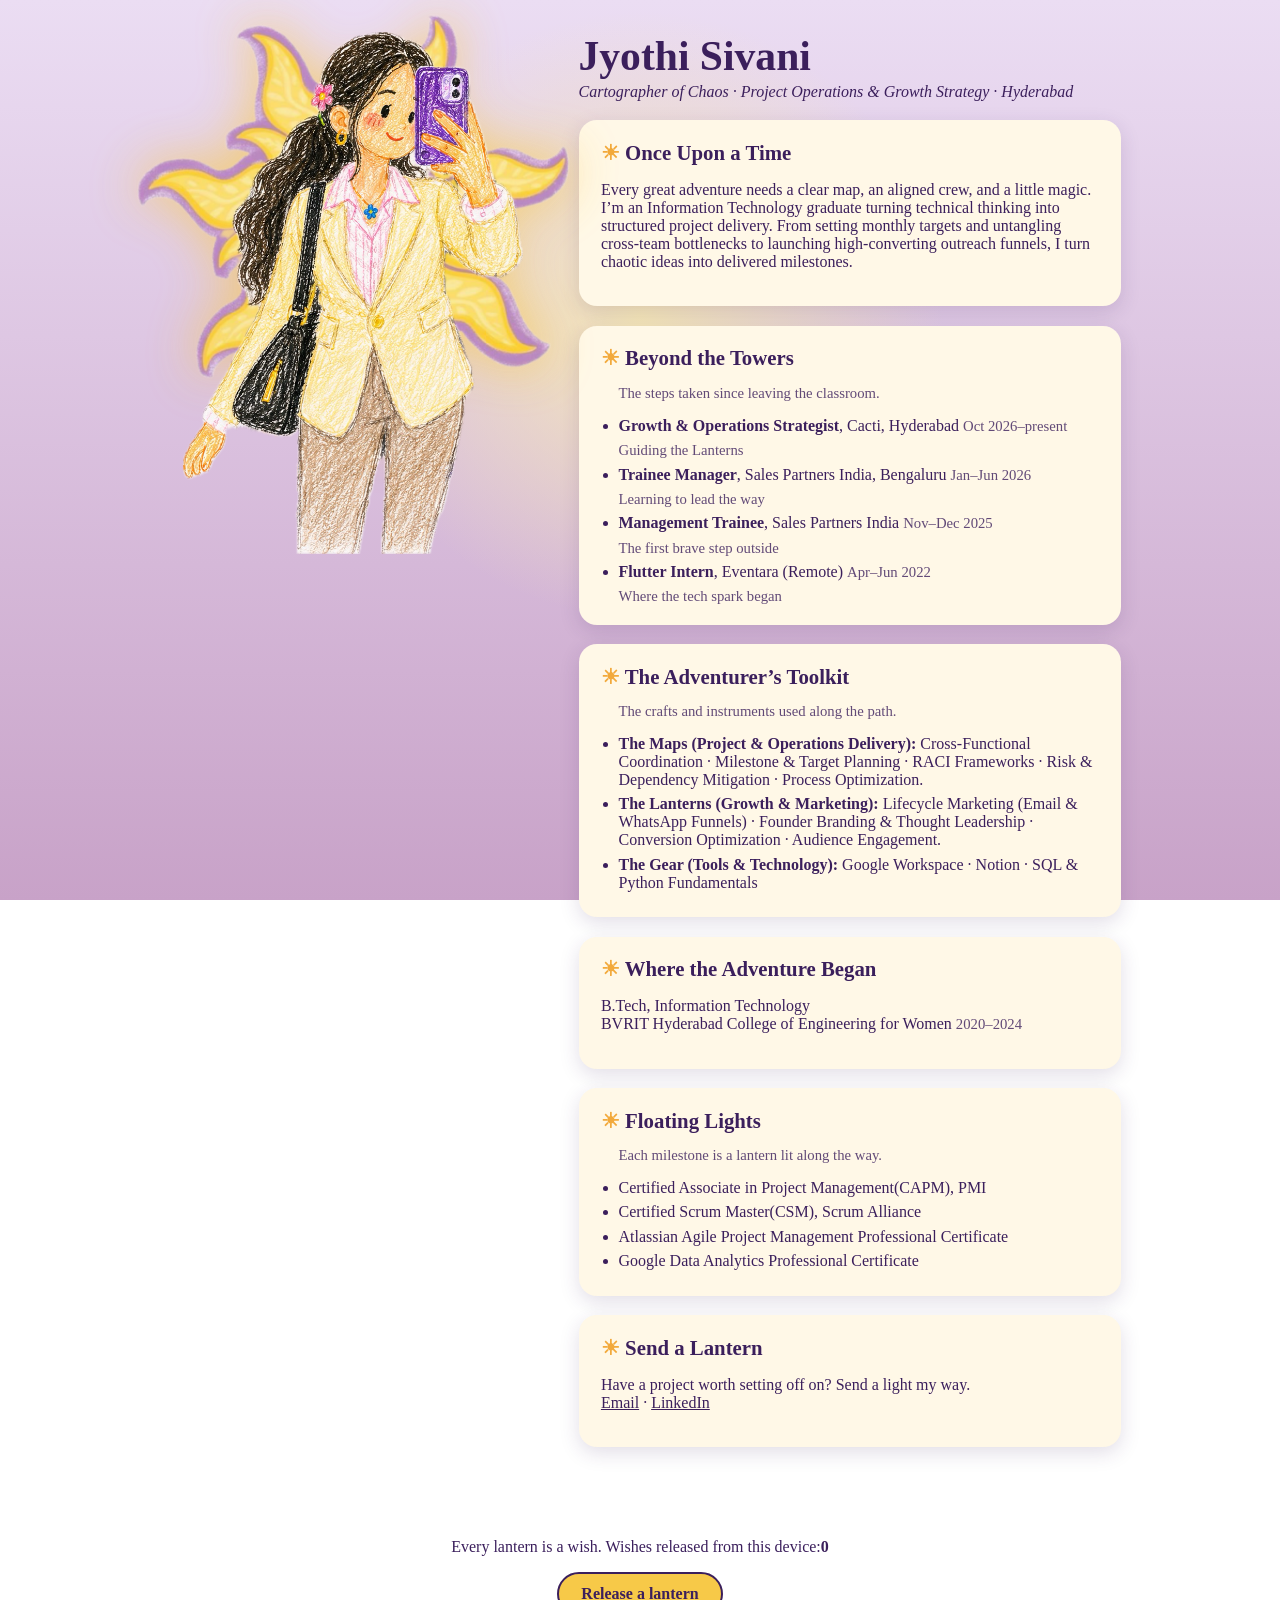
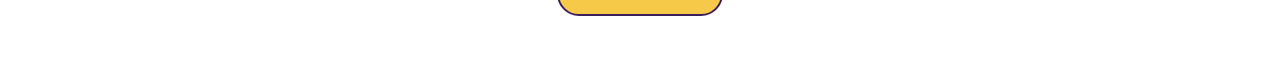
==== details.html @ 26d3e9c9 "Refactor details.html for improved structure" ====
<!DOCTYPE html><html lang="en"><head><meta charset="utf-8"><meta name="viewport" content="width=device-width,initial-scale=1">
<title>Jyothi Sivani · My Journey</title><meta name="description" content="Jyothi Sivani: B.Tech IT graduate with CAPM, CSM and Agile certifications, seeking project management and Scrum roles in India.">
<link rel="icon" href="favicon.png"><link rel="stylesheet" href="styles.css"></head><body>
<div id="sky"></div>
<div class="wrap"><aside class="hero"><div class="halo"><img class="rays" src="assets/sun.png" alt=""><img class="girl" src="assets/character.png" alt="Illustration of Jyothi"></div>
<p class="tip">✨ Dream: to see the floating lights</p></aside>
<main><h1 class="title">Jyothi Sivani</h1><p class="sub"> Cartographer of Chaos · Project Operations & Growth Strategy · Hyderabad</p>

  <section class="card"><h2>Once Upon a Time</h2><p> Every great adventure needs a clear map, an aligned crew, and a little magic. I’m an Information Technology graduate turning technical thinking into structured project delivery. From setting monthly targets and untangling cross-team bottlenecks to launching high-converting outreach funnels, I turn chaotic ideas into delivered milestones.</p></section>

  <section class="card"><h2>Beyond the Towers</h2><ul>
  <p class="muted">The steps taken since leaving the classroom.</p>
<li><b>Growth & Operations Strategist</b>, Cacti, Hyderabad <span class="muted">Oct 2026–present </span></li>
   <span class="muted">Guiding the Lanterns</span>
<li><b>Trainee Manager</b>, Sales Partners India, Bengaluru <span class="muted">Jan–Jun 2026</span></li>
   <span class="muted">Learning to lead the way</span>
<li><b>Management Trainee</b>, Sales Partners India <span class="muted">Nov–Dec 2025</span></li>
   <span class="muted">The first brave step outside</span>
<li><b>Flutter Intern</b>, Eventara (Remote) <span class="muted">Apr–Jun 2022</span></li>
 <span class="muted">Where the tech spark began</span></ul></section>

 <section class="card"><h2>The Adventurer’s Toolkit</h2><ul> 
 <p class="muted">The crafts and instruments used along the path.</p>
   <li><b> The Maps (Project & Operations Delivery):</b> Cross-Functional Coordination · Milestone & Target Planning · RACI Frameworks · Risk & Dependency Mitigation · Process Optimization. </li>
   <li><b> The Lanterns (Growth & Marketing):</b> Lifecycle Marketing (Email & WhatsApp Funnels) · Founder Branding & Thought Leadership · Conversion Optimization · Audience Engagement. </li>
   <li><b> The Gear (Tools & Technology):</b> Google Workspace · Notion · SQL & Python Fundamentals </li></ul></section>
   
<section class="card"><h2>Where the Adventure Began</h2><p>B.Tech, Information Technology<br>BVRIT Hyderabad College of Engineering for Women <span class="muted">2020–2024</span></p></section>
  
<section class="card"><h2>Floating Lights </h2><ul>
<p class="muted">Each milestone is a lantern lit along the way.</p>
<li>Certified Associate in Project Management(CAPM), PMI <span class="muted"></span></li><li>Certified Scrum Master(CSM), Scrum Alliance</li>
<li>Atlassian Agile Project Management Professional Certificate </li>
<li>Google Data Analytics Professional Certificate</li></ul></section>
  
<section class="card"><h2>Send a Lantern</h2><p>Have a project worth setting off on? Send a light my way.<br><a href="jyothisivani6@gmail.com">Email</a> · <a href="www.linkedin.com/in/jyothi-sivani-p">LinkedIn</a></p></section>
</main></div>
  
<footer><p>Every lantern is a wish. Wishes released from this device:<b id="count">0</b></p><button class="release" id="release">Release a lantern</button></footer>
<script src="script.js"></script></body></html>
---- styles.css ----
:root{--lilac:#C8A2C8;--lav:#EBDDF3;--gold:#F7C948;--amber:#F2A93B;--cream:#FFF8E7;--ink:#3B1F5C}
*{box-sizing:border-box}html,body{margin:0;min-height:100%}
body{font-family:Georgia,'Palatino Linotype',serif;color:var(--ink);background:radial-gradient(circle at 50% 35%,#f5e6b8 0,transparent 35%),linear-gradient(180deg,var(--lav),var(--lilac));background-attachment:fixed;overflow-x:hidden}
#sky{position:fixed;inset:0;pointer-events:none;overflow:hidden;z-index:0}
.lantern{position:absolute;bottom:-20vh;filter:drop-shadow(0 0 14px rgba(247,201,72,.7));animation:rise linear forwards,sway ease-in-out infinite alternate}
@keyframes rise{to{transform:translateY(-130vh)}}
@keyframes sway{from{margin-left:-14px}to{margin-left:14px}}
.sun-btn{background:none;border:0;cursor:pointer;padding:0;display:block;margin:0 auto;transition:transform .9s,opacity .9s;filter:drop-shadow(0 0 30px rgba(247,201,72,.9))}
.sun-btn img{width:min(70vw,420px);display:block;animation:spin 60s linear infinite,pulse 4s ease-in-out infinite}
@keyframes spin{to{transform:rotate(360deg)}}
@keyframes pulse{50%{filter:drop-shadow(0 0 40px rgba(247,201,72,1))}}
.landing{min-height:100vh;display:grid;place-content:center;text-align:center;position:relative;z-index:1}
.landing h1{font-size:clamp(1.6rem,5vw,2.6rem);margin:0 0 1rem}.hint{margin-top:1.2rem;font-style:italic;animation:pulse2 2.5s infinite}
@keyframes pulse2{50%{opacity:.5}}
.flash{position:fixed;inset:0;background:var(--gold);opacity:0;pointer-events:none;transition:opacity .8s;z-index:9}
.leaving .sun-btn{transform:scale(3);opacity:0}.leaving .flash{opacity:1}
.wrap{position:relative;z-index:1;max-width:1000px;margin:0 auto;padding:2rem 1.2rem;display:grid;grid-template-columns:1fr 1.4fr;gap:2rem;align-items:start}
.hero{position:sticky;top:1rem;text-align:center}
.halo{position:relative;display:inline-block;width:min(80vw,340px)}
.halo .rays{position:absolute;left:50%;top:38%;width:130%;transform:translate(-50%,-50%);animation:spin 80s linear infinite;opacity:.9;filter:drop-shadow(0 0 25px rgba(247,201,72,.8))}
.halo .girl{position:relative;width:100%;display:block;animation:bob 5s ease-in-out infinite}
@keyframes bob{50%{transform:translateY(-10px)}}
.tip{opacity:0;transition:opacity .3s;background:var(--cream);border-radius:12px;padding:.5rem .8rem;margin-top:.8rem;font-size:.9rem}.hero:hover .tip,.hero:focus-within .tip{opacity:1}
.card{background:var(--cream);border-radius:18px;padding:1.2rem 1.4rem;margin-bottom:1.2rem;box-shadow:0 6px 20px rgba(59,31,92,.15)}
.card h2{margin:.1rem 0 .6rem;font-size:1.3rem;color:var(--ink)}.card h2::before{content:'☀ ';color:var(--amber)}
.card ul{padding-left:1.1rem;margin:0}.card li{margin:.4rem 0}.muted{opacity:.8;font-size:.92rem}
.title{font-size:clamp(1.8rem,5vw,2.6rem);margin:0}.sub{margin:.2rem 0 1.2rem;font-style:italic}
footer{position:relative;z-index:1;text-align:center;padding:1.5rem 1rem 3rem}
button.release{font:inherit;background:var(--gold);color:var(--ink);border:2px solid var(--ink);border-radius:999px;padding:.7rem 1.4rem;cursor:pointer;font-weight:bold}
button.release:hover{background:var(--amber)}a{color:var(--ink)}
@media(max-width:760px){.wrap{grid-template-columns:1fr}.hero{position:static}}
@media(prefers-reduced-motion:reduce){*{animation:none!important}}
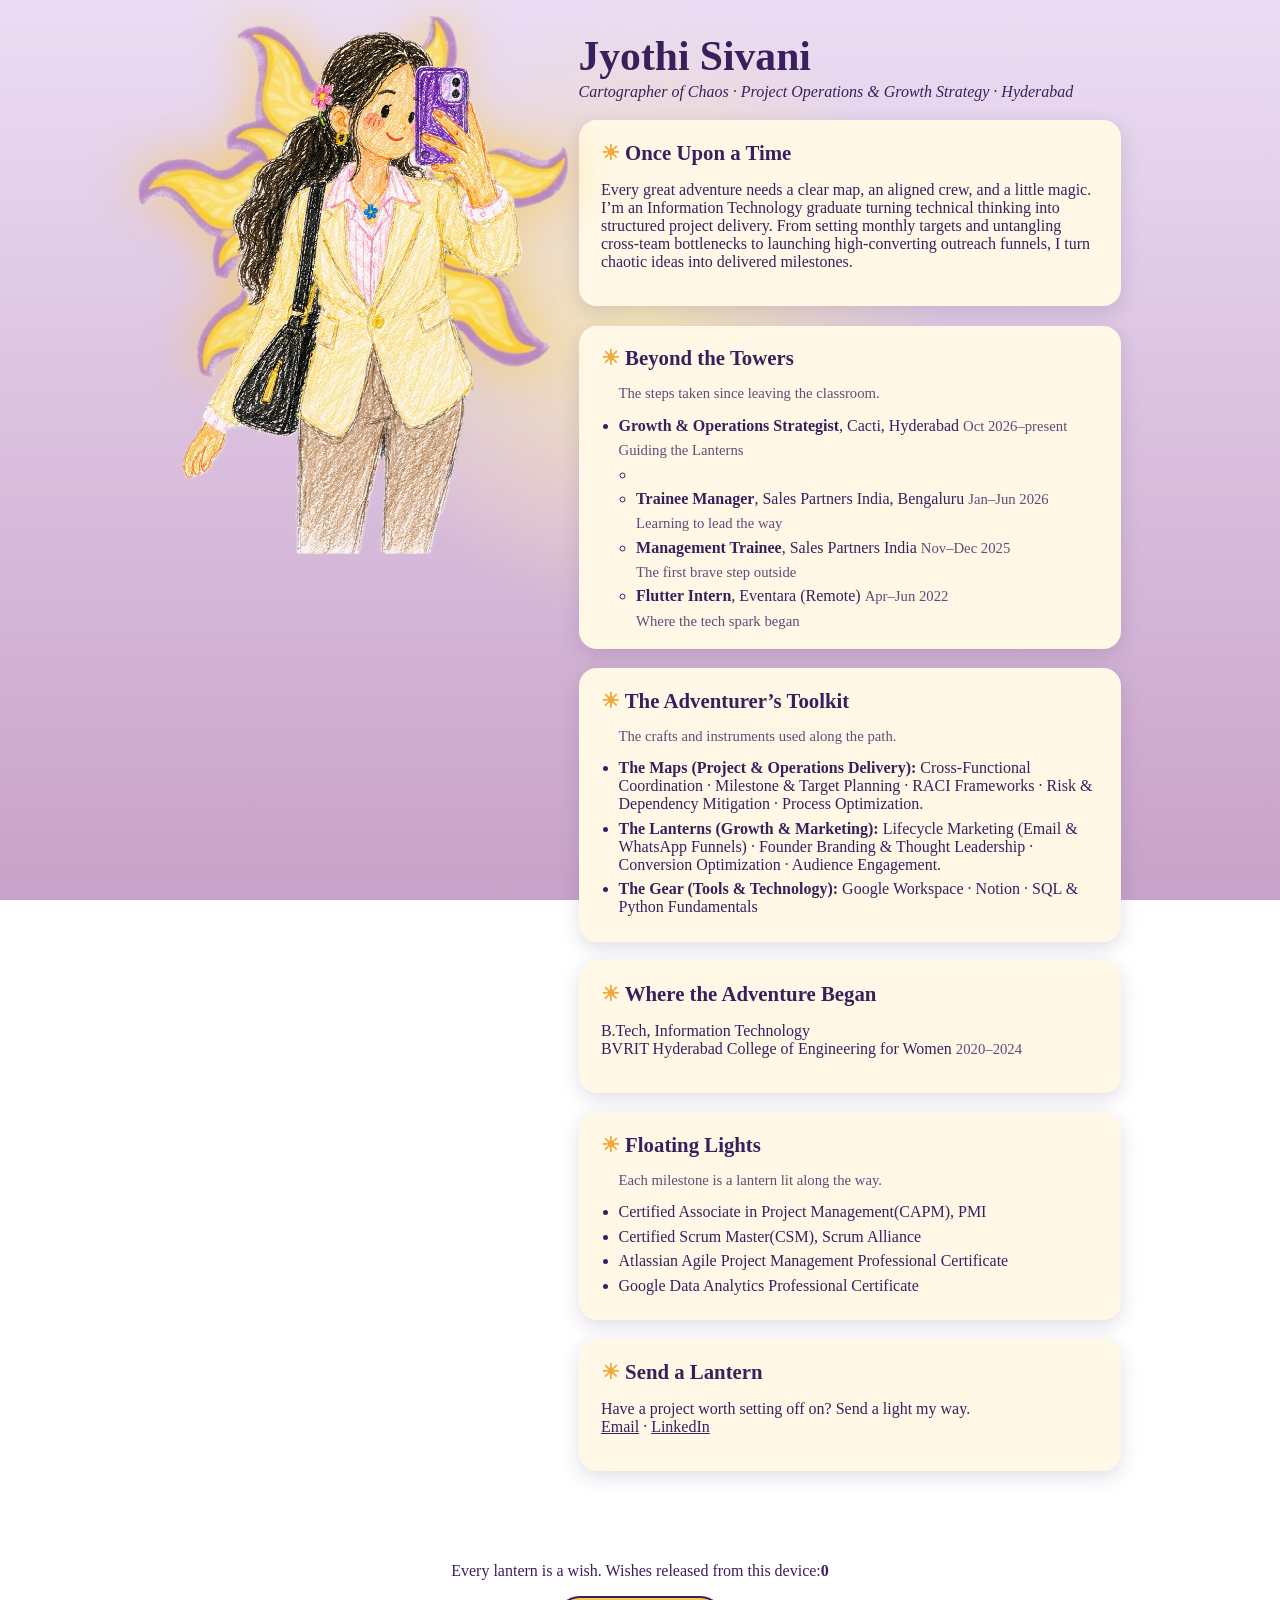
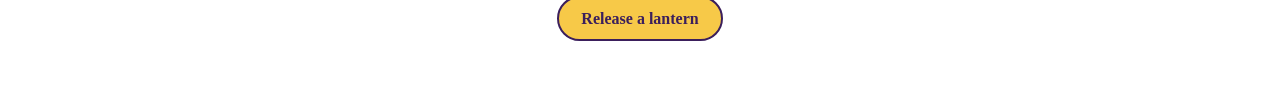
==== commit 2d4ed7db: "Add Trainee Manager position to details.html Added a new list item for a Trainee Manager position." ====
--- a/details.html
+++ b/details.html
@@ -12,6 +12,7 @@
   <p class="muted">The steps taken since leaving the classroom.</p>
 <li><b>Growth & Operations Strategist</b>, Cacti, Hyderabad <span class="muted">Oct 2026–present </span></li>
    <span class="muted">Guiding the Lanterns</span>
+    <ul><li><b> </b>
 <li><b>Trainee Manager</b>, Sales Partners India, Bengaluru <span class="muted">Jan–Jun 2026</span></li>
    <span class="muted">Learning to lead the way</span>
 <li><b>Management Trainee</b>, Sales Partners India <span class="muted">Nov–Dec 2025</span></li>
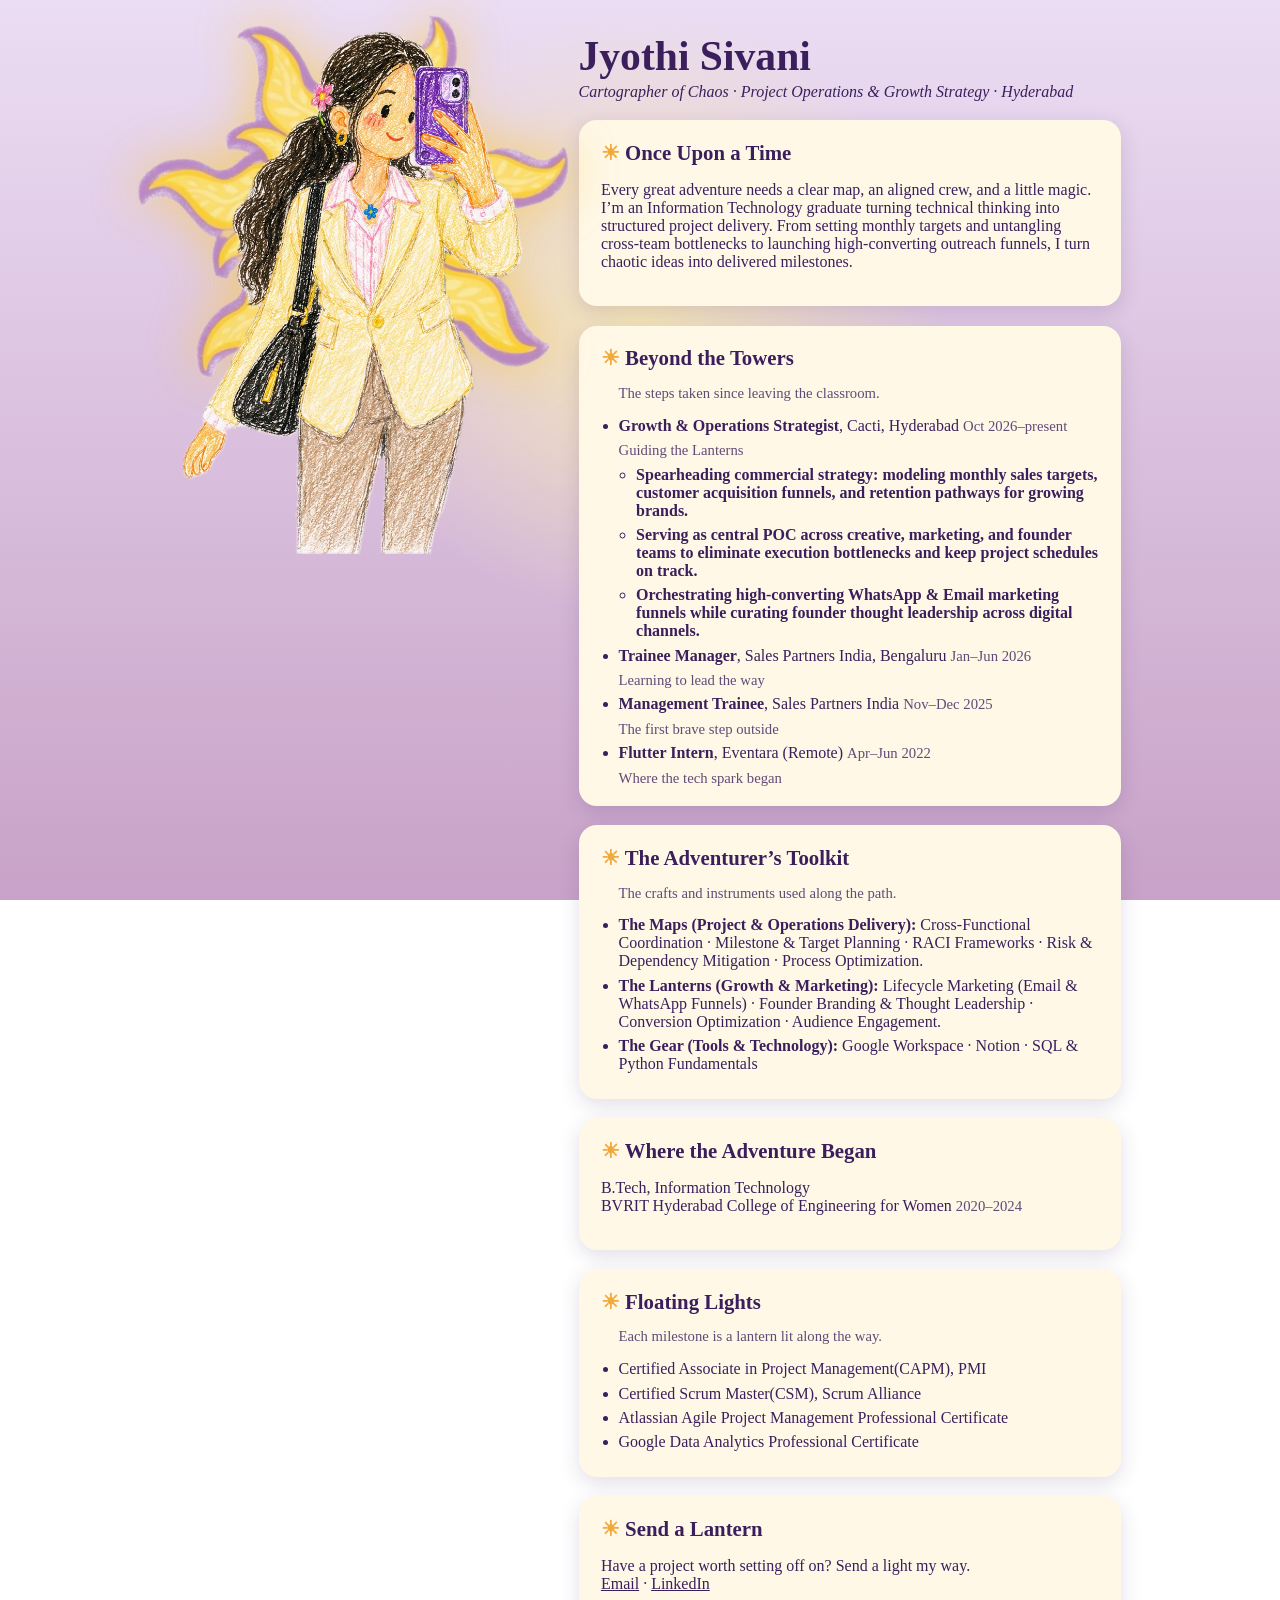
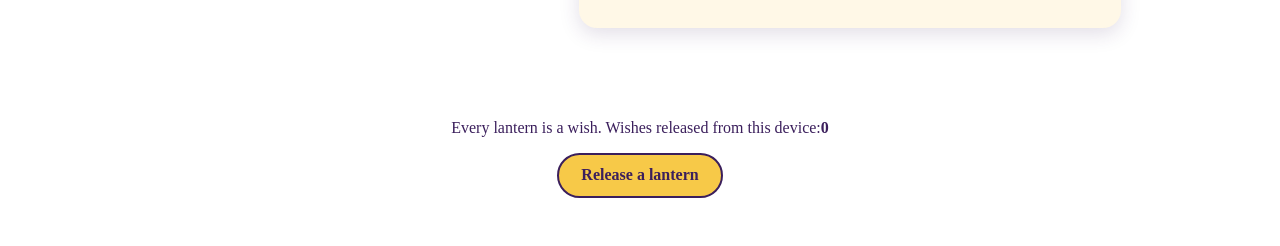
==== commit 8063d428: "Enhance details for professional experience section Added detailed descriptions of roles and respons" ====
--- a/details.html
+++ b/details.html
@@ -12,7 +12,9 @@
   <p class="muted">The steps taken since leaving the classroom.</p>
 <li><b>Growth & Operations Strategist</b>, Cacti, Hyderabad <span class="muted">Oct 2026–present </span></li>
    <span class="muted">Guiding the Lanterns</span>
-    <ul><li><b> </b>
+    <ul><li><b> Spearheading commercial strategy: modeling monthly sales targets, customer acquisition funnels, and retention pathways for growing brands.</b></li>
+      <li><b> Serving as central POC across creative, marketing, and founder teams to eliminate execution bottlenecks and keep project schedules on track.</b></li>
+      <li><b> Orchestrating high-converting WhatsApp & Email marketing funnels while curating founder thought leadership across digital channels.</b></li></ul>
 <li><b>Trainee Manager</b>, Sales Partners India, Bengaluru <span class="muted">Jan–Jun 2026</span></li>
    <span class="muted">Learning to lead the way</span>
 <li><b>Management Trainee</b>, Sales Partners India <span class="muted">Nov–Dec 2025</span></li>
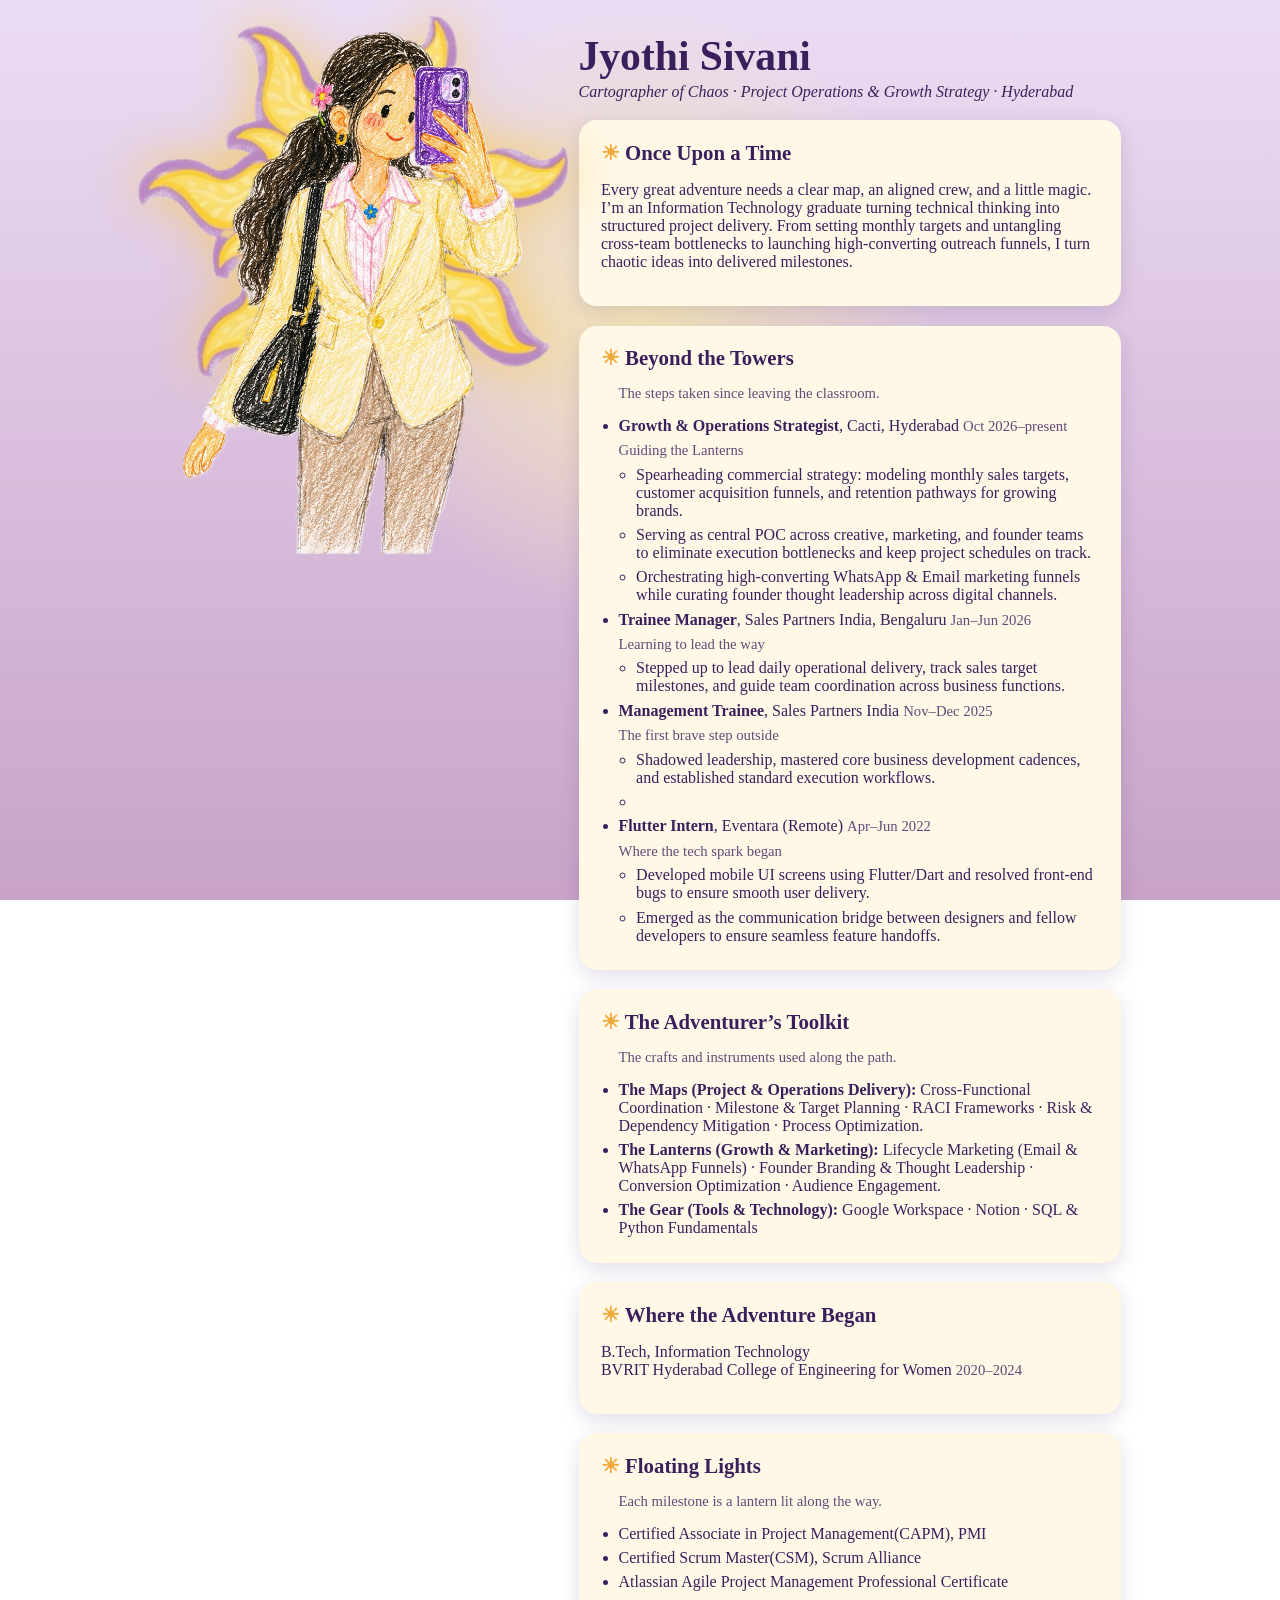
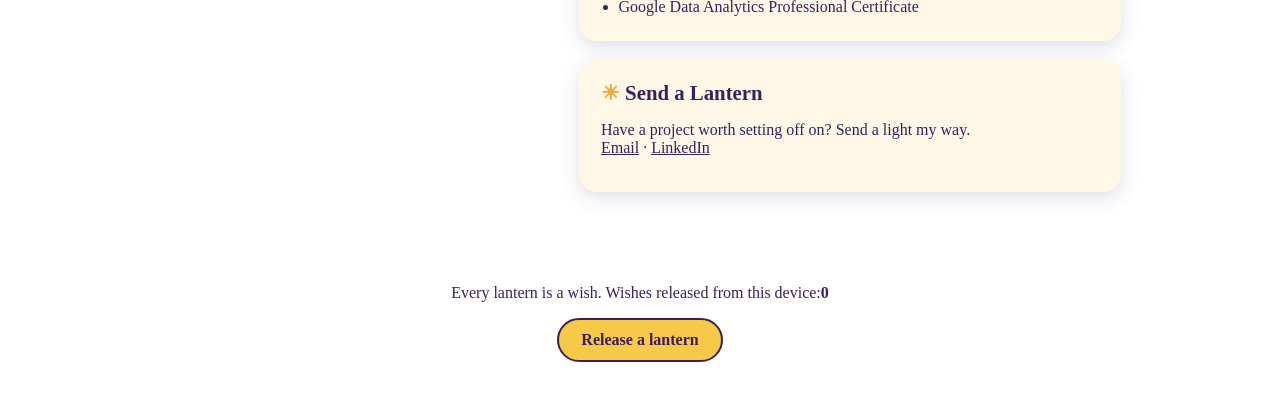
==== commit 5f6f9e3d: "Update details.html" ====
--- a/details.html
+++ b/details.html
@@ -12,15 +12,20 @@
   <p class="muted">The steps taken since leaving the classroom.</p>
 <li><b>Growth & Operations Strategist</b>, Cacti, Hyderabad <span class="muted">Oct 2026–present </span></li>
    <span class="muted">Guiding the Lanterns</span>
-    <ul><li><b> Spearheading commercial strategy: modeling monthly sales targets, customer acquisition funnels, and retention pathways for growing brands.</b></li>
-      <li><b> Serving as central POC across creative, marketing, and founder teams to eliminate execution bottlenecks and keep project schedules on track.</b></li>
-      <li><b> Orchestrating high-converting WhatsApp & Email marketing funnels while curating founder thought leadership across digital channels.</b></li></ul>
+    <ul><li> Spearheading commercial strategy: modeling monthly sales targets, customer acquisition funnels, and retention pathways for growing brands.</li>
+      <li> Serving as central POC across creative, marketing, and founder teams to eliminate execution bottlenecks and keep project schedules on track.</li>
+      <li> Orchestrating high-converting WhatsApp & Email marketing funnels while curating founder thought leadership across digital channels.</li></ul>
 <li><b>Trainee Manager</b>, Sales Partners India, Bengaluru <span class="muted">Jan–Jun 2026</span></li>
    <span class="muted">Learning to lead the way</span>
+    <ul><li> Stepped up to lead daily operational delivery, track sales target milestones, and guide team coordination across business functions.</li></ul>
 <li><b>Management Trainee</b>, Sales Partners India <span class="muted">Nov–Dec 2025</span></li>
    <span class="muted">The first brave step outside</span>
+    <ul><li> Shadowed leadership, mastered core business development cadences, and established standard execution workflows. </li>
+    <li> </li></ul>
 <li><b>Flutter Intern</b>, Eventara (Remote) <span class="muted">Apr–Jun 2022</span></li>
- <span class="muted">Where the tech spark began</span></ul></section>
+ <span class="muted">Where the tech spark began</span>
+    <ul><li> Developed mobile UI screens using Flutter/Dart and resolved front-end bugs to ensure smooth user delivery. </li>
+     <li> Emerged as the communication bridge between designers and fellow developers to ensure seamless feature handoffs. </li></ul></ul></section>
 
  <section class="card"><h2>The Adventurer’s Toolkit</h2><ul> 
  <p class="muted">The crafts and instruments used along the path.</p>
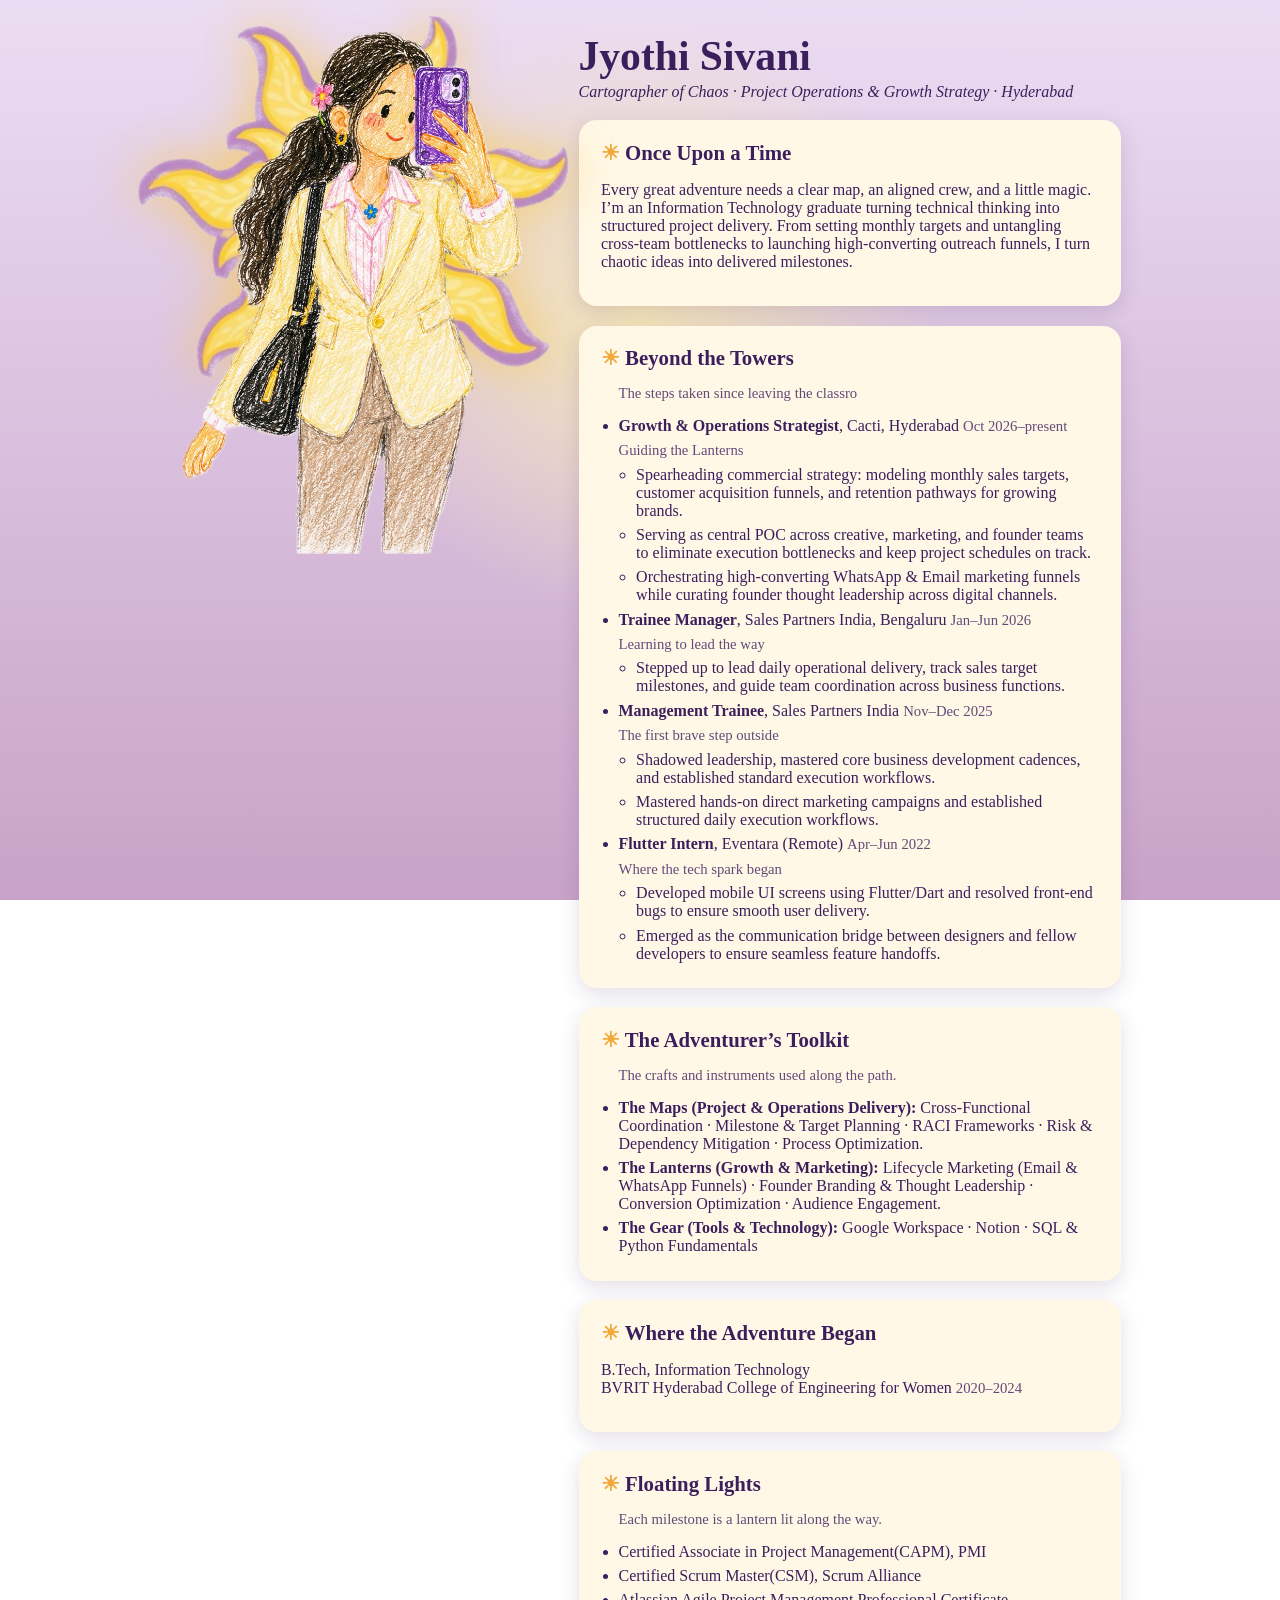
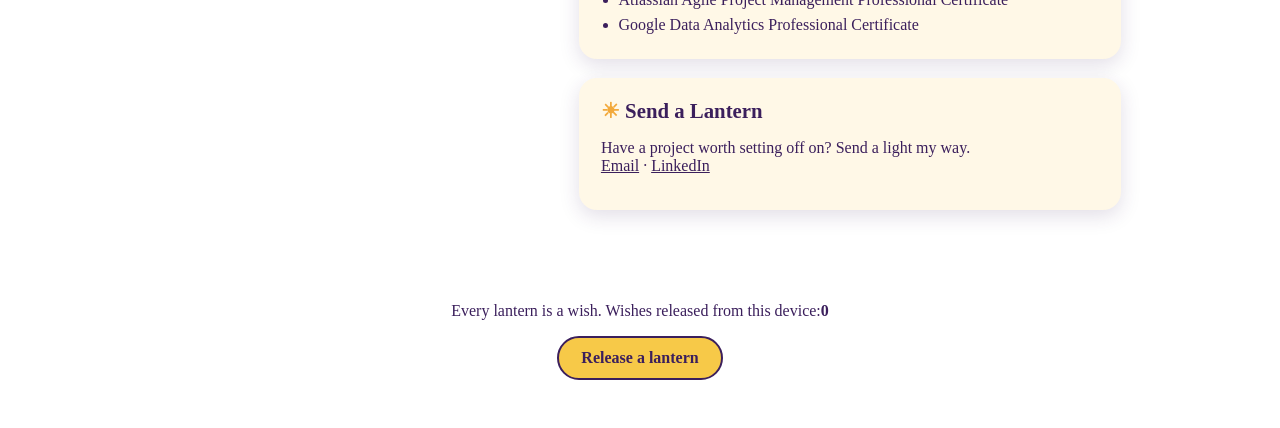
==== commit 84c9ff7e: "Revise job experience details in details.html Updated experience descriptions and improved clarity i" ====
--- a/details.html
+++ b/details.html
@@ -9,7 +9,7 @@
   <section class="card"><h2>Once Upon a Time</h2><p> Every great adventure needs a clear map, an aligned crew, and a little magic. I’m an Information Technology graduate turning technical thinking into structured project delivery. From setting monthly targets and untangling cross-team bottlenecks to launching high-converting outreach funnels, I turn chaotic ideas into delivered milestones.</p></section>
 
   <section class="card"><h2>Beyond the Towers</h2><ul>
-  <p class="muted">The steps taken since leaving the classroom.</p>
+  <p class="muted">The steps taken since leaving the classro
 <li><b>Growth & Operations Strategist</b>, Cacti, Hyderabad <span class="muted">Oct 2026–present </span></li>
    <span class="muted">Guiding the Lanterns</span>
     <ul><li> Spearheading commercial strategy: modeling monthly sales targets, customer acquisition funnels, and retention pathways for growing brands.</li>
@@ -21,7 +21,7 @@
 <li><b>Management Trainee</b>, Sales Partners India <span class="muted">Nov–Dec 2025</span></li>
    <span class="muted">The first brave step outside</span>
     <ul><li> Shadowed leadership, mastered core business development cadences, and established standard execution workflows. </li>
-    <li> </li></ul>
+    <li> Mastered hands-on direct marketing campaigns and established structured daily execution workflows. </li></ul>
 <li><b>Flutter Intern</b>, Eventara (Remote) <span class="muted">Apr–Jun 2022</span></li>
  <span class="muted">Where the tech spark began</span>
     <ul><li> Developed mobile UI screens using Flutter/Dart and resolved front-end bugs to ensure smooth user delivery. </li>
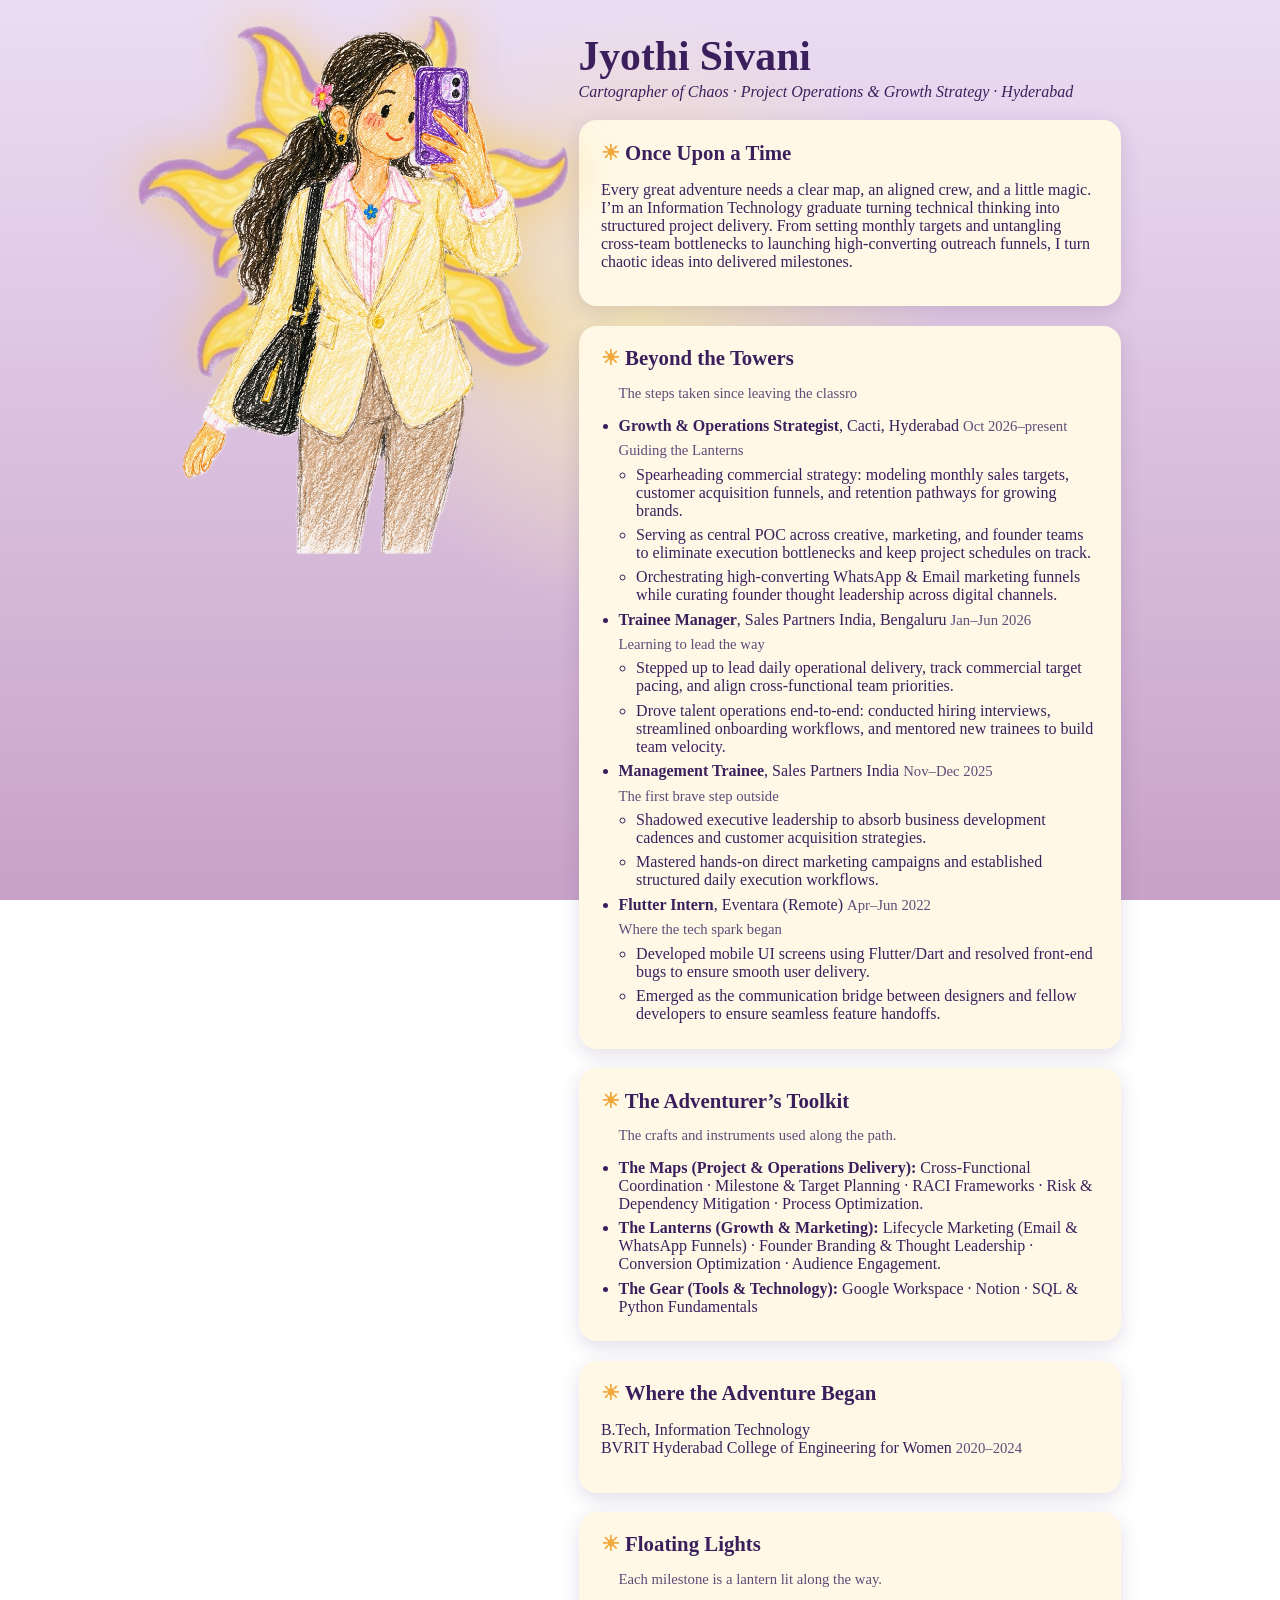
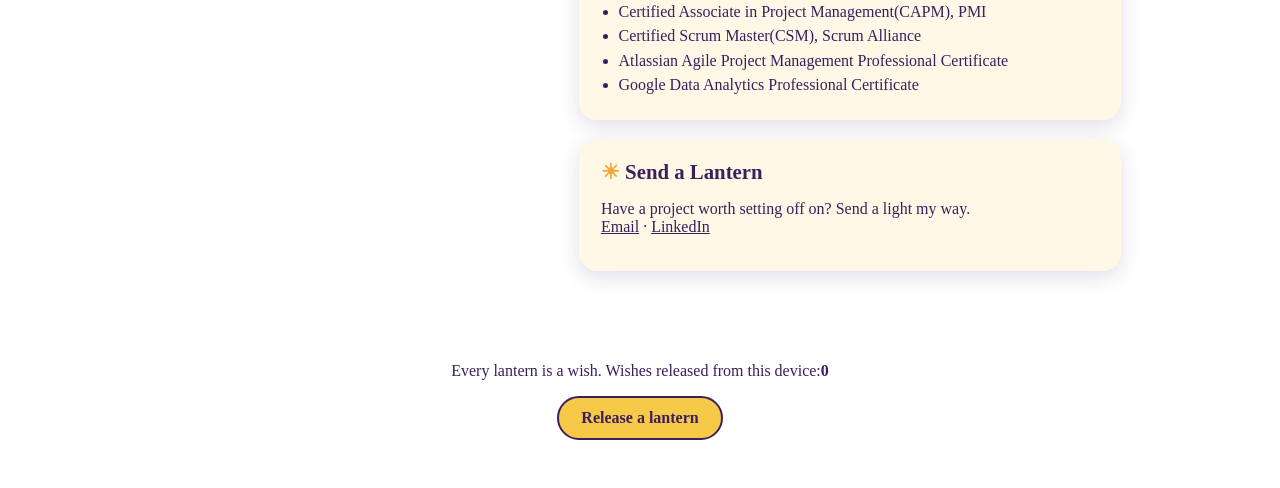
==== commit d80811e6: "Update details.html" ====
--- a/details.html
+++ b/details.html
@@ -17,10 +17,11 @@
       <li> Orchestrating high-converting WhatsApp & Email marketing funnels while curating founder thought leadership across digital channels.</li></ul>
 <li><b>Trainee Manager</b>, Sales Partners India, Bengaluru <span class="muted">Jan–Jun 2026</span></li>
    <span class="muted">Learning to lead the way</span>
-    <ul><li> Stepped up to lead daily operational delivery, track sales target milestones, and guide team coordination across business functions.</li></ul>
+    <ul><li> Stepped up to lead daily operational delivery, track commercial target pacing, and align cross-functional team priorities.</li>
+        <li> Drove talent operations end-to-end: conducted hiring interviews, streamlined onboarding workflows, and mentored new trainees to build team velocity.</li></ul>
 <li><b>Management Trainee</b>, Sales Partners India <span class="muted">Nov–Dec 2025</span></li>
    <span class="muted">The first brave step outside</span>
-    <ul><li> Shadowed leadership, mastered core business development cadences, and established standard execution workflows. </li>
+    <ul><li> Shadowed executive leadership to absorb business development cadences and customer acquisition strategies.</li>
     <li> Mastered hands-on direct marketing campaigns and established structured daily execution workflows. </li></ul>
 <li><b>Flutter Intern</b>, Eventara (Remote) <span class="muted">Apr–Jun 2022</span></li>
  <span class="muted">Where the tech spark began</span>
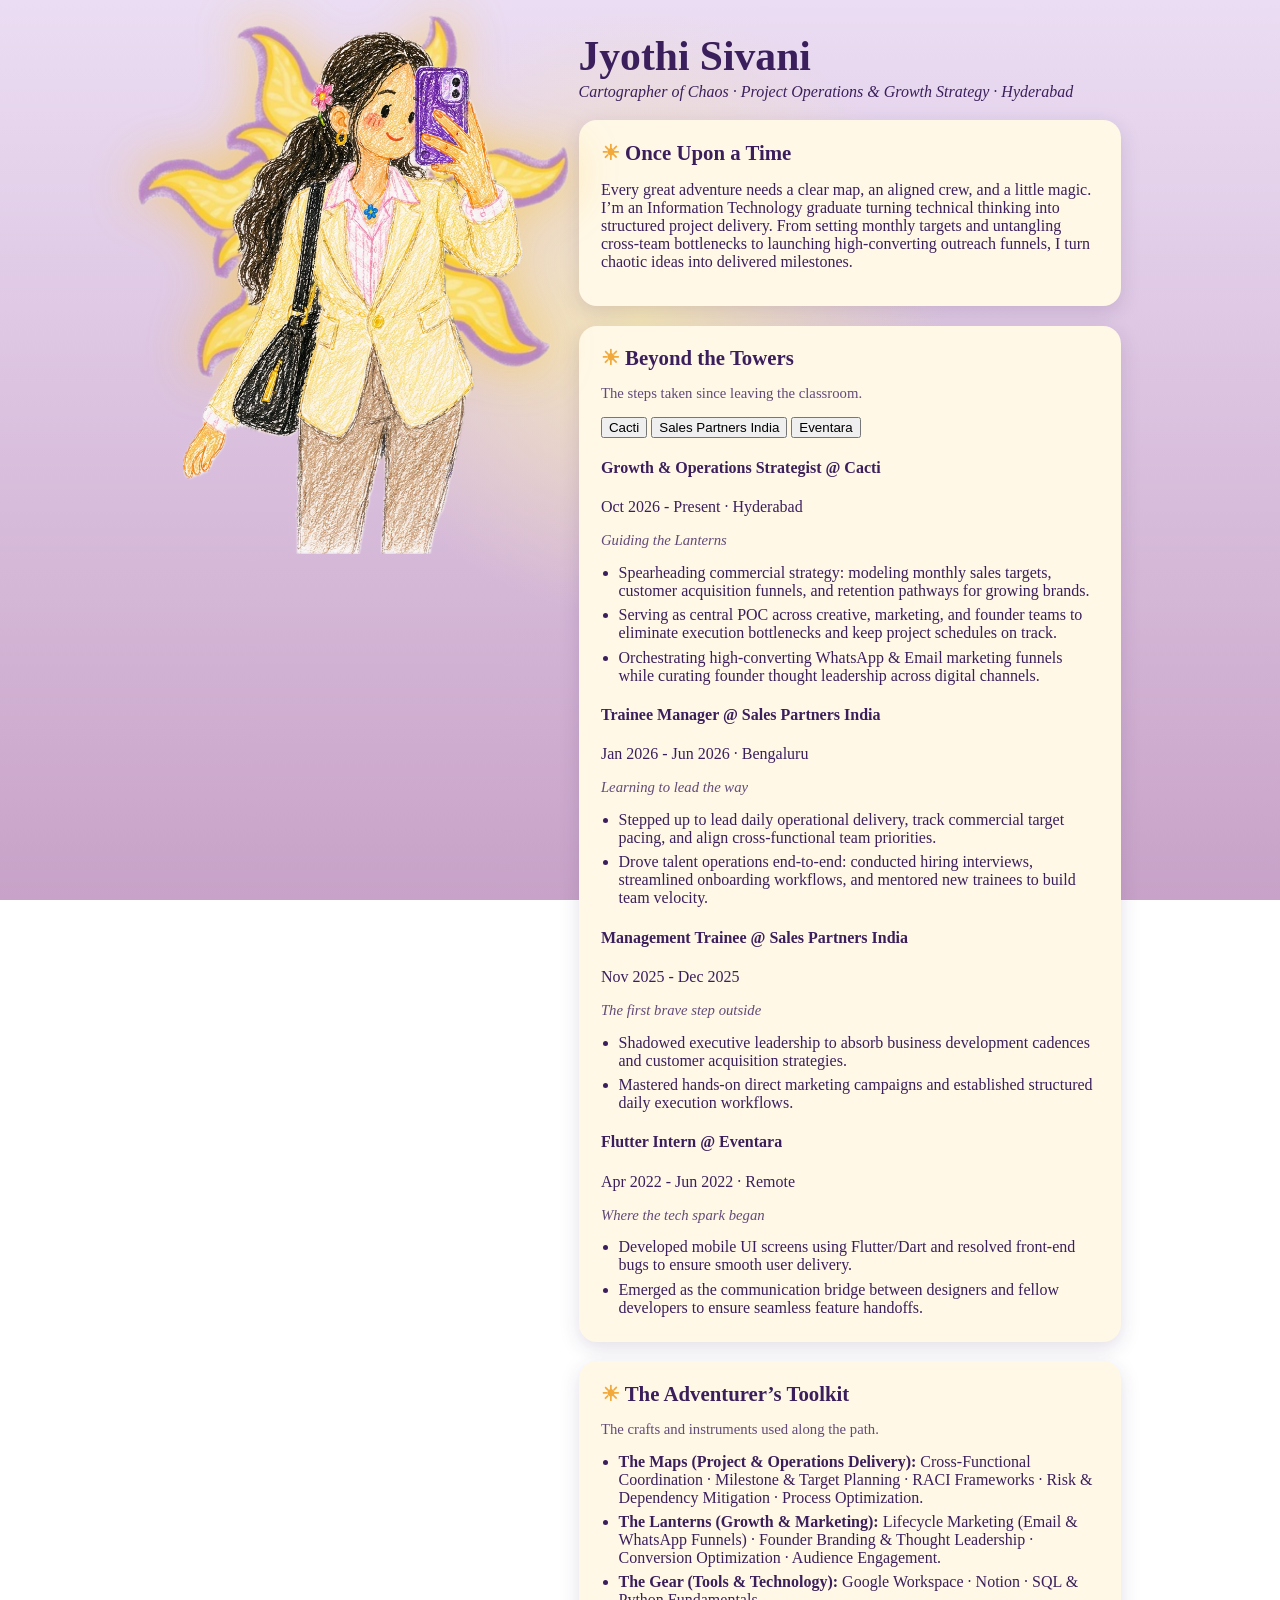
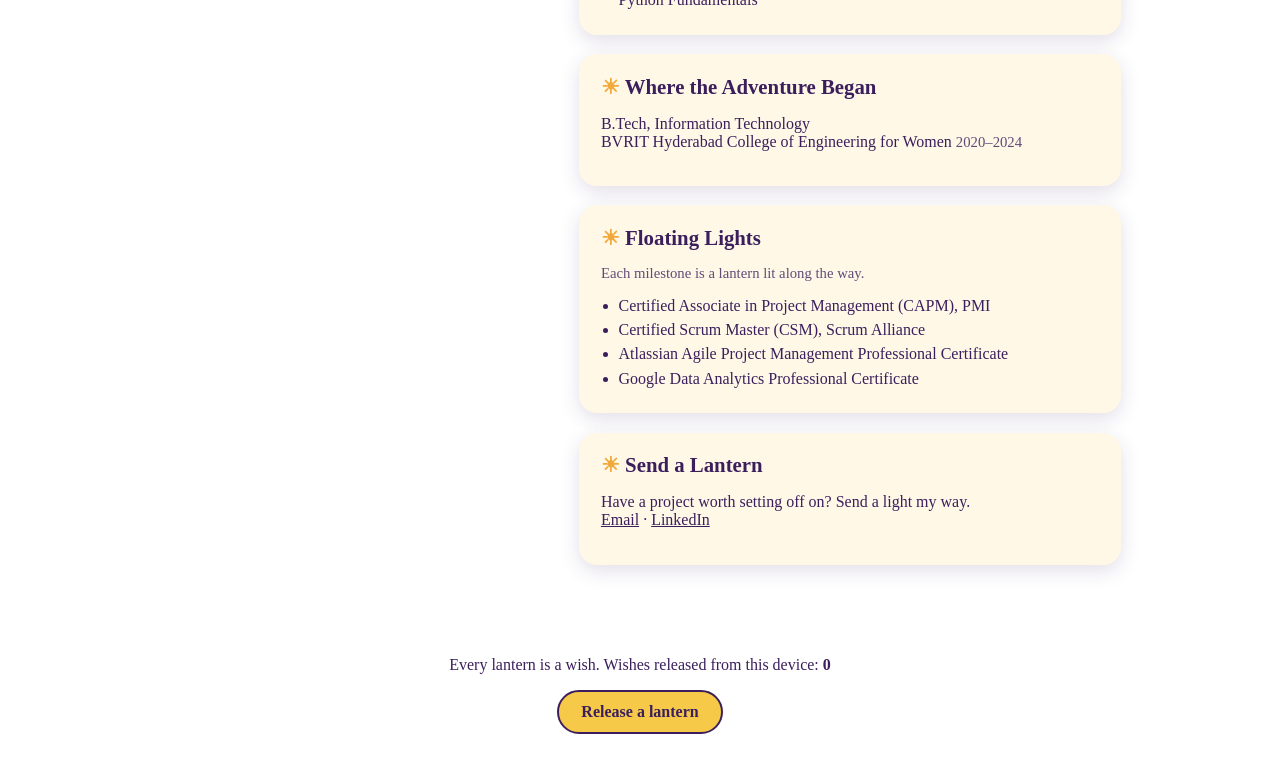
==== commit 6af229be: "Refactor details.html for improved formatting" ====
--- a/details.html
+++ b/details.html
@@ -4,46 +4,78 @@
 <div id="sky"></div>
 <div class="wrap"><aside class="hero"><div class="halo"><img class="rays" src="assets/sun.png" alt=""><img class="girl" src="assets/character.png" alt="Illustration of Jyothi"></div>
 <p class="tip">✨ Dream: to see the floating lights</p></aside>
-<main><h1 class="title">Jyothi Sivani</h1><p class="sub"> Cartographer of Chaos · Project Operations & Growth Strategy · Hyderabad</p>
+<main><h1 class="title">Jyothi Sivani</h1><p class="sub">Cartographer of Chaos · Project Operations &amp; Growth Strategy · Hyderabad</p>
 
-  <section class="card"><h2>Once Upon a Time</h2><p> Every great adventure needs a clear map, an aligned crew, and a little magic. I’m an Information Technology graduate turning technical thinking into structured project delivery. From setting monthly targets and untangling cross-team bottlenecks to launching high-converting outreach funnels, I turn chaotic ideas into delivered milestones.</p></section>
+<section class="card"><h2>Once Upon a Time</h2><p>Every great adventure needs a clear map, an aligned crew, and a little magic. I’m an Information Technology graduate turning technical thinking into structured project delivery. From setting monthly targets and untangling cross-team bottlenecks to launching high-converting outreach funnels, I turn chaotic ideas into delivered milestones.</p></section>
 
-  <section class="card"><h2>Beyond the Towers</h2><ul>
-  <p class="muted">The steps taken since leaving the classro
-<li><b>Growth & Operations Strategist</b>, Cacti, Hyderabad <span class="muted">Oct 2026–present </span></li>
-   <span class="muted">Guiding the Lanterns</span>
-    <ul><li> Spearheading commercial strategy: modeling monthly sales targets, customer acquisition funnels, and retention pathways for growing brands.</li>
-      <li> Serving as central POC across creative, marketing, and founder teams to eliminate execution bottlenecks and keep project schedules on track.</li>
-      <li> Orchestrating high-converting WhatsApp & Email marketing funnels while curating founder thought leadership across digital channels.</li></ul>
-<li><b>Trainee Manager</b>, Sales Partners India, Bengaluru <span class="muted">Jan–Jun 2026</span></li>
-   <span class="muted">Learning to lead the way</span>
-    <ul><li> Stepped up to lead daily operational delivery, track commercial target pacing, and align cross-functional team priorities.</li>
-        <li> Drove talent operations end-to-end: conducted hiring interviews, streamlined onboarding workflows, and mentored new trainees to build team velocity.</li></ul>
-<li><b>Management Trainee</b>, Sales Partners India <span class="muted">Nov–Dec 2025</span></li>
-   <span class="muted">The first brave step outside</span>
-    <ul><li> Shadowed executive leadership to absorb business development cadences and customer acquisition strategies.</li>
-    <li> Mastered hands-on direct marketing campaigns and established structured daily execution workflows. </li></ul>
-<li><b>Flutter Intern</b>, Eventara (Remote) <span class="muted">Apr–Jun 2022</span></li>
- <span class="muted">Where the tech spark began</span>
-    <ul><li> Developed mobile UI screens using Flutter/Dart and resolved front-end bugs to ensure smooth user delivery. </li>
-     <li> Emerged as the communication bridge between designers and fellow developers to ensure seamless feature handoffs. </li></ul></ul></section>
+<section class="card"><h2>Beyond the Towers</h2>
+<p class="muted">The steps taken since leaving the classroom.</p>
+<div class="tabs" role="tablist">
+  <button class="tab on" role="tab" data-tab="cacti">Cacti</button>
+  <button class="tab" role="tab" data-tab="spi">Sales Partners India</button>
+  <button class="tab" role="tab" data-tab="ev">Eventara</button>
+</div>
 
- <section class="card"><h2>The Adventurer’s Toolkit</h2><ul> 
- <p class="muted">The crafts and instruments used along the path.</p>
-   <li><b> The Maps (Project & Operations Delivery):</b> Cross-Functional Coordination · Milestone & Target Planning · RACI Frameworks · Risk & Dependency Mitigation · Process Optimization. </li>
-   <li><b> The Lanterns (Growth & Marketing):</b> Lifecycle Marketing (Email & WhatsApp Funnels) · Founder Branding & Thought Leadership · Conversion Optimization · Audience Engagement. </li>
-   <li><b> The Gear (Tools & Technology):</b> Google Workspace · Notion · SQL & Python Fundamentals </li></ul></section>
-   
+<div class="panel on" id="cacti">
+  <h4>Growth &amp; Operations Strategist @ Cacti</h4>
+  <p class="meta">Oct 2026 - Present · Hyderabad</p>
+  <p class="muted"><i>Guiding the Lanterns</i></p>
+  <ul>
+    <li>Spearheading commercial strategy: modeling monthly sales targets, customer acquisition funnels, and retention pathways for growing brands.</li>
+    <li>Serving as central POC across creative, marketing, and founder teams to eliminate execution bottlenecks and keep project schedules on track.</li>
+    <li>Orchestrating high-converting WhatsApp &amp; Email marketing funnels while curating founder thought leadership across digital channels.</li>
+  </ul>
+</div>
+
+<div class="panel" id="spi">
+  <h4>Trainee Manager @ Sales Partners India</h4>
+  <p class="meta">Jan 2026 - Jun 2026 · Bengaluru</p>
+  <p class="muted"><i>Learning to lead the way</i></p>
+  <ul>
+    <li>Stepped up to lead daily operational delivery, track commercial target pacing, and align cross-functional team priorities.</li>
+    <li>Drove talent operations end-to-end: conducted hiring interviews, streamlined onboarding workflows, and mentored new trainees to build team velocity.</li>
+  </ul>
+  <h4>Management Trainee @ Sales Partners India</h4>
+  <p class="meta">Nov 2025 - Dec 2025</p>
+  <p class="muted"><i>The first brave step outside</i></p>
+  <ul>
+    <li>Shadowed executive leadership to absorb business development cadences and customer acquisition strategies.</li>
+    <li>Mastered hands-on direct marketing campaigns and established structured daily execution workflows.</li>
+  </ul>
+</div>
+
+<div class="panel" id="ev">
+  <h4>Flutter Intern @ Eventara</h4>
+  <p class="meta">Apr 2022 - Jun 2022 · Remote</p>
+  <p class="muted"><i>Where the tech spark began</i></p>
+  <ul>
+    <li>Developed mobile UI screens using Flutter/Dart and resolved front-end bugs to ensure smooth user delivery.</li>
+    <li>Emerged as the communication bridge between designers and fellow developers to ensure seamless feature handoffs.</li>
+  </ul>
+</div>
+</section>
+
+<section class="card"><h2>The Adventurer’s Toolkit</h2>
+<p class="muted">The crafts and instruments used along the path.</p>
+<ul>
+  <li><b>The Maps (Project &amp; Operations Delivery):</b> Cross-Functional Coordination · Milestone &amp; Target Planning · RACI Frameworks · Risk &amp; Dependency Mitigation · Process Optimization.</li>
+  <li><b>The Lanterns (Growth &amp; Marketing):</b> Lifecycle Marketing (Email &amp; WhatsApp Funnels) · Founder Branding &amp; Thought Leadership · Conversion Optimization · Audience Engagement.</li>
+  <li><b>The Gear (Tools &amp; Technology):</b> Google Workspace · Notion · SQL &amp; Python Fundamentals</li>
+</ul></section>
+
 <section class="card"><h2>Where the Adventure Began</h2><p>B.Tech, Information Technology<br>BVRIT Hyderabad College of Engineering for Women <span class="muted">2020–2024</span></p></section>
-  
-<section class="card"><h2>Floating Lights </h2><ul>
+
+<section class="card"><h2>Floating Lights</h2>
 <p class="muted">Each milestone is a lantern lit along the way.</p>
-<li>Certified Associate in Project Management(CAPM), PMI <span class="muted"></span></li><li>Certified Scrum Master(CSM), Scrum Alliance</li>
-<li>Atlassian Agile Project Management Professional Certificate </li>
-<li>Google Data Analytics Professional Certificate</li></ul></section>
-  
-<section class="card"><h2>Send a Lantern</h2><p>Have a project worth setting off on? Send a light my way.<br><a href="jyothisivani6@gmail.com">Email</a> · <a href="www.linkedin.com/in/jyothi-sivani-p">LinkedIn</a></p></section>
+<ul>
+  <li>Certified Associate in Project Management (CAPM), PMI</li>
+  <li>Certified Scrum Master (CSM), Scrum Alliance</li>
+  <li>Atlassian Agile Project Management Professional Certificate</li>
+  <li>Google Data Analytics Professional Certificate</li>
+</ul></section>
+
+<section class="card"><h2>Send a Lantern</h2><p>Have a project worth setting off on? Send a light my way.<br><a href="mailto:jyothisivani6@gmail.com">Email</a> · <a href="https://www.linkedin.com/in/jyothi-sivani-p" target="_blank" rel="noopener">LinkedIn</a></p></section>
 </main></div>
-  
-<footer><p>Every lantern is a wish. Wishes released from this device:<b id="count">0</b></p><button class="release" id="release">Release a lantern</button></footer>
+
+<footer><p>Every lantern is a wish. Wishes released from this device: <b id="count">0</b></p><button class="release" id="release">Release a lantern</button></footer>
 <script src="script.js"></script></body></html>
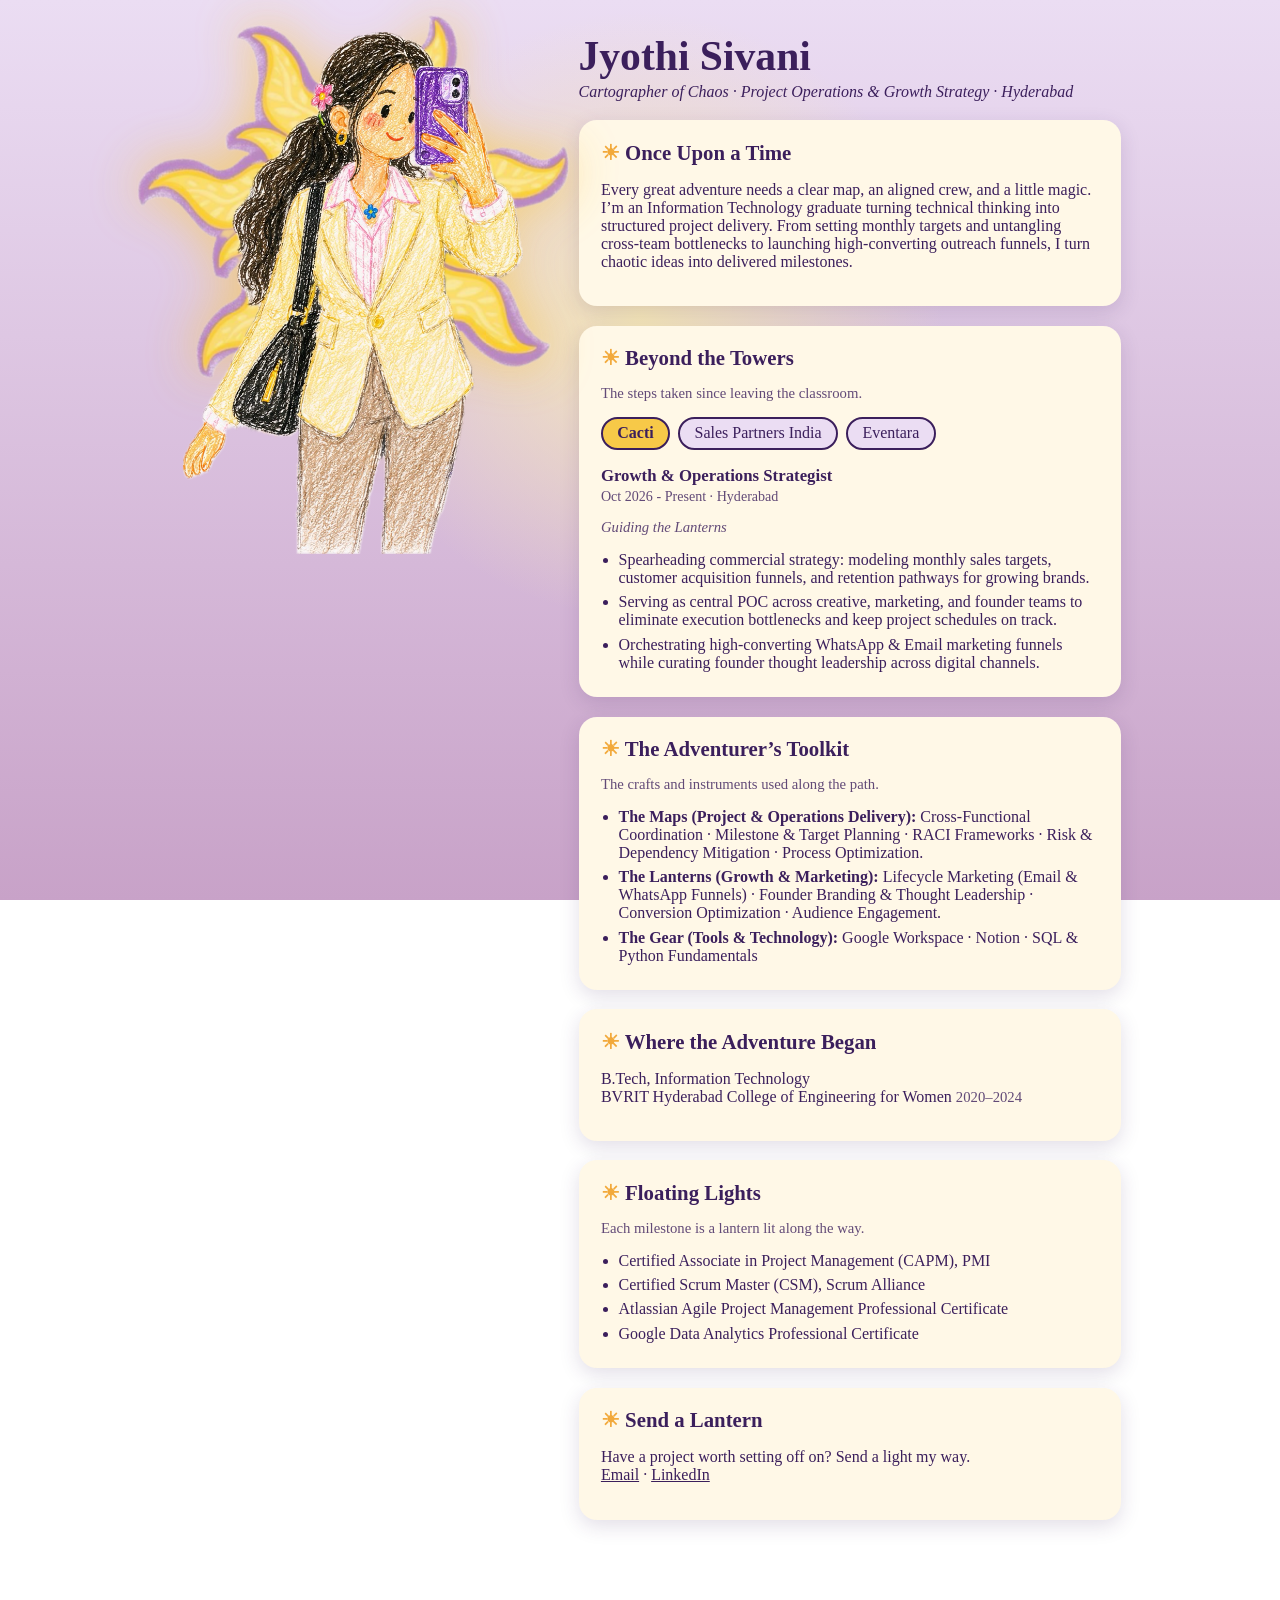
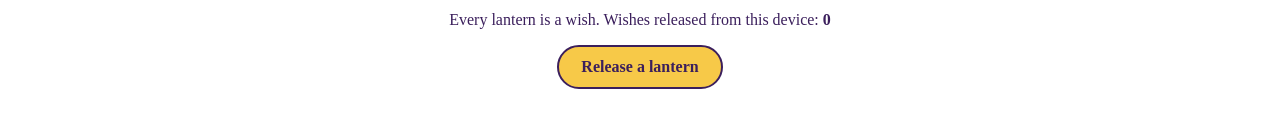
==== commit e42fba32: "Remove company names from job titles in details.html Updated job titles to remove company names for " ====
--- a/details.html
+++ b/details.html
@@ -17,7 +17,7 @@
 </div>
 
 <div class="panel on" id="cacti">
-  <h4>Growth &amp; Operations Strategist @ Cacti</h4>
+  <h4>Growth &amp; Operations Strategist </h4>
   <p class="meta">Oct 2026 - Present · Hyderabad</p>
   <p class="muted"><i>Guiding the Lanterns</i></p>
   <ul>
@@ -28,14 +28,14 @@
 </div>
 
 <div class="panel" id="spi">
-  <h4>Trainee Manager @ Sales Partners India</h4>
+  <h4>Trainee Manager </h4>
   <p class="meta">Jan 2026 - Jun 2026 · Bengaluru</p>
   <p class="muted"><i>Learning to lead the way</i></p>
   <ul>
     <li>Stepped up to lead daily operational delivery, track commercial target pacing, and align cross-functional team priorities.</li>
     <li>Drove talent operations end-to-end: conducted hiring interviews, streamlined onboarding workflows, and mentored new trainees to build team velocity.</li>
   </ul>
-  <h4>Management Trainee @ Sales Partners India</h4>
+  <h4>Management Trainee </h4>
   <p class="meta">Nov 2025 - Dec 2025</p>
   <p class="muted"><i>The first brave step outside</i></p>
   <ul>
@@ -45,7 +45,7 @@
 </div>
 
 <div class="panel" id="ev">
-  <h4>Flutter Intern @ Eventara</h4>
+  <h4>Flutter Intern </h4>
   <p class="meta">Apr 2022 - Jun 2022 · Remote</p>
   <p class="muted"><i>Where the tech spark began</i></p>
   <ul>
--- a/styles.css
+++ b/styles.css
@@ -30,3 +30,13 @@
 button.release:hover{background:var(--amber)}a{color:var(--ink)}
 @media(max-width:760px){.wrap{grid-template-columns:1fr}.hero{position:static}}
 @media(prefers-reduced-motion:reduce){*{animation:none!important}}
+
+.tabs{display:flex;flex-wrap:wrap;gap:.5rem;margin:.4rem 0 1rem}
+.tab{font:inherit;background:var(--lav);color:var(--ink);border:2px solid var(--ink);border-radius:999px;padding:.35rem .9rem;cursor:pointer}
+.tab.on{background:var(--gold);font-weight:bold}
+.panel{display:none}
+.panel.on{display:block;animation:fade .4s}
+@keyframes fade{from{opacity:0;transform:translateY(6px)}}
+.panel h4{margin:.8rem 0 .1rem;font-size:1.05rem}
+.meta{margin:0 0 .4rem;font-size:.88rem;opacity:.8}
+
